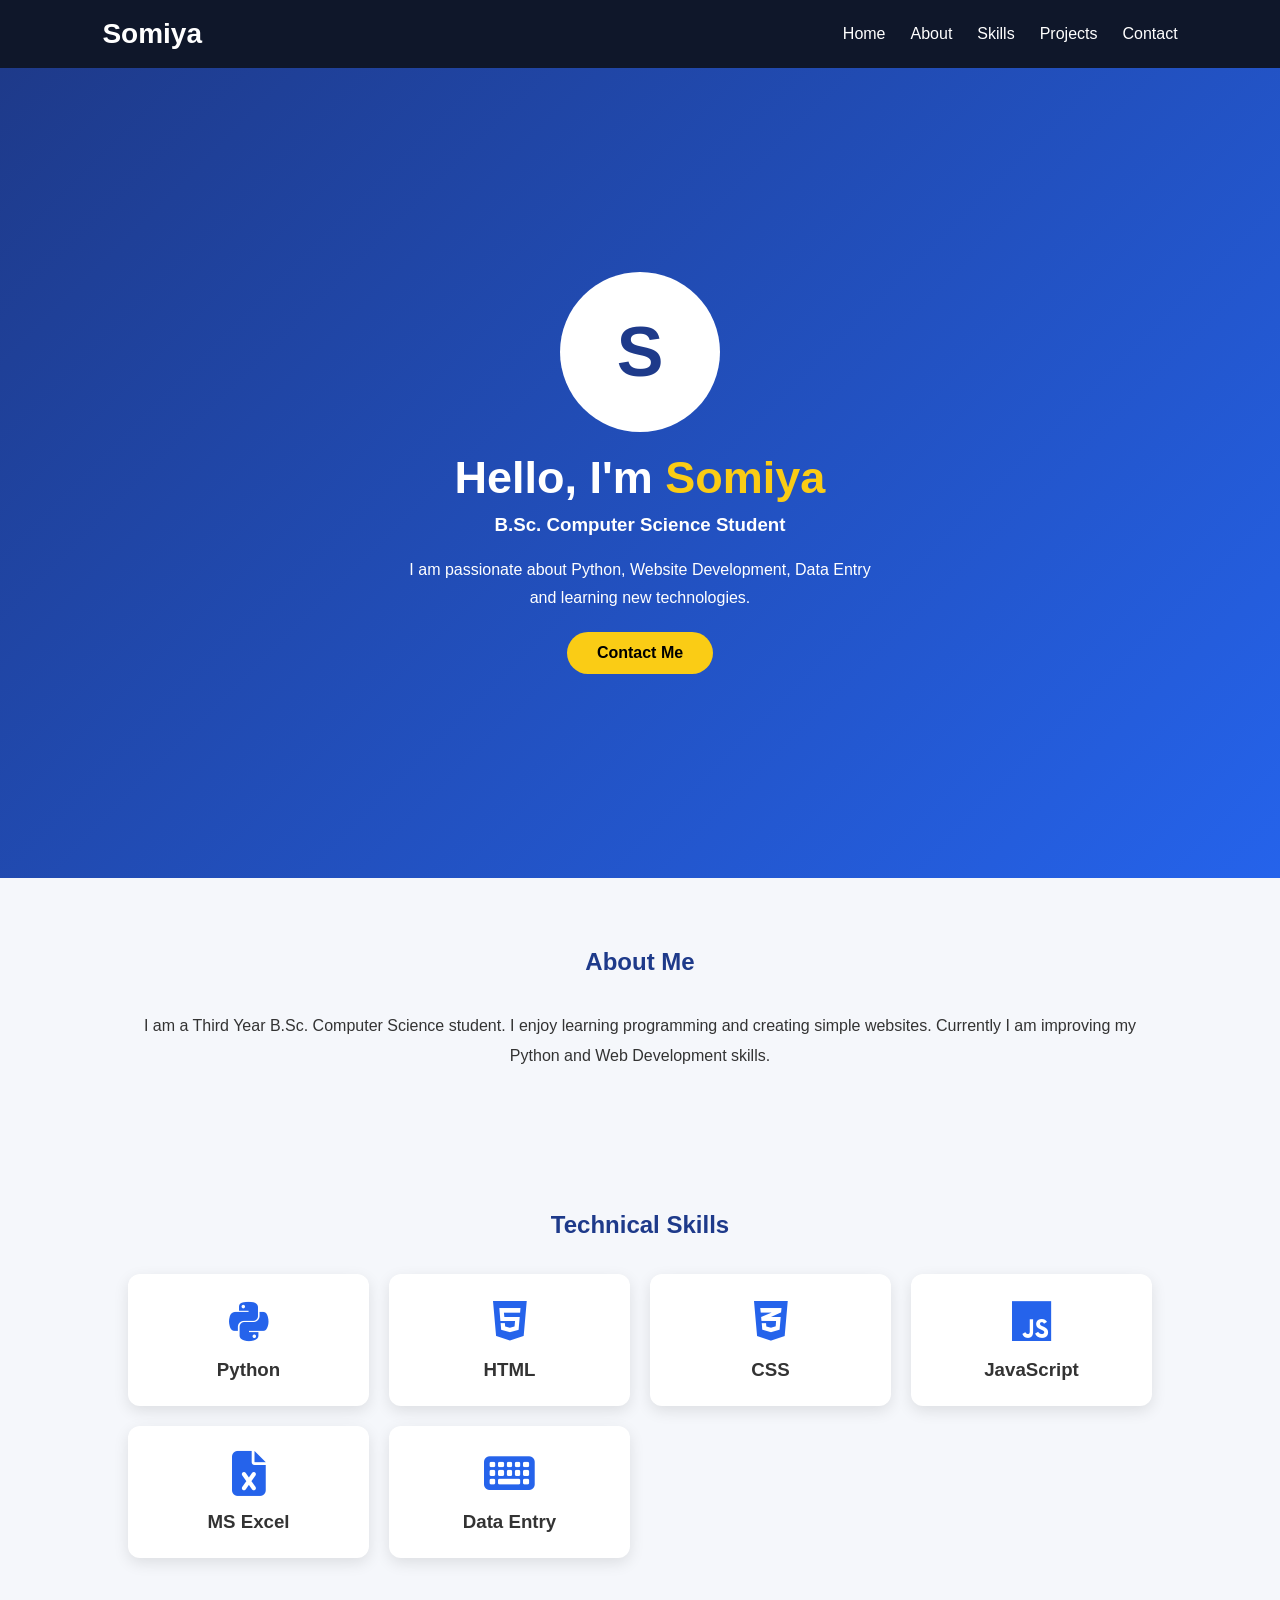
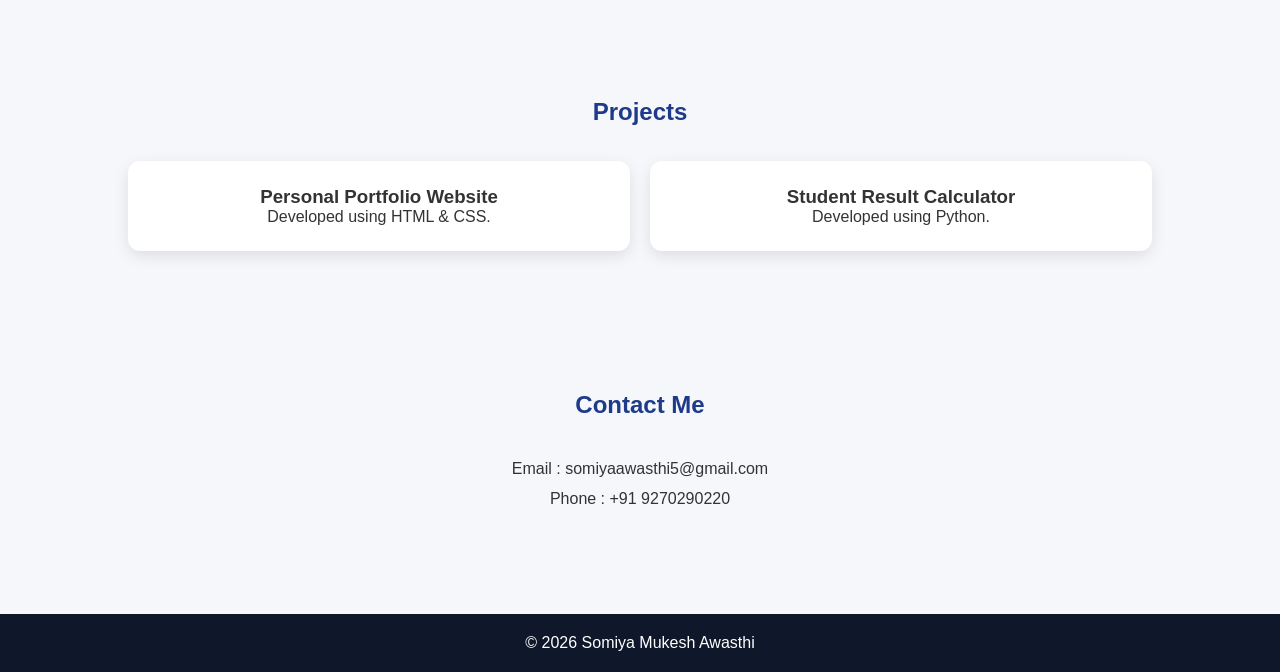
==== index.html @ 05d02b28 "Add files via upload" ====
<!DOCTYPE html>
<html lang="en">

<head>

<meta charset="UTF-8">
<meta name="viewport" content="width=device-width, initial-scale=1.0">

<title>Somiya Portfolio</title>

<link rel="stylesheet" href="style.css">

<link rel="stylesheet"
href="https://cdnjs.cloudflare.com/ajax/libs/font-awesome/6.5.2/css/all.min.css">

</head>

<body>

<nav>

<h2 class="logo">Somiya</h2>

<ul>

<li><a href="#home">Home</a></li>

<li><a href="#about">About</a></li>

<li><a href="#skills">Skills</a></li>

<li><a href="#projects">Projects</a></li>

<li><a href="#contact">Contact</a></li>

</ul>

</nav>

<section class="hero" id="home">

<div class="hero-text">

<div class="circle">

S

</div>

<h1>Hello, I'm <span>Somiya</span></h1>

<h3>B.Sc. Computer Science Student</h3>

<p>

I am passionate about Python, Website Development,
Data Entry and learning new technologies.

</p>

<a href="#contact" class="btn">Contact Me</a>

</div>

</section>

<section id="about">

<h2>About Me</h2>

<p>

I am a Third Year B.Sc. Computer Science student.

I enjoy learning programming and creating simple websites.

Currently I am improving my Python and Web Development skills.

</p>

</section>

<section id="skills">

<h2>Technical Skills</h2>

<div class="skill-box">

<div class="card">

<i class="fa-brands fa-python"></i>

<h3>Python</h3>

</div>

<div class="card">

<i class="fa-brands fa-html5"></i>

<h3>HTML</h3>

</div>

<div class="card">

<i class="fa-brands fa-css3-alt"></i>

<h3>CSS</h3>

</div>

<div class="card">

<i class="fa-brands fa-js"></i>

<h3>JavaScript</h3>

</div>

<div class="card">

<i class="fa-solid fa-file-excel"></i>

<h3>MS Excel</h3>

</div>

<div class="card">

<i class="fa-solid fa-keyboard"></i>

<h3>Data Entry</h3>

</div>

</div>

</section>

<section id="projects">

<h2>Projects</h2>

<div class="project-box">

<div class="project">

<h3>Personal Portfolio Website</h3>

<p>Developed using HTML & CSS.</p>

</div>

<div class="project">

<h3>Student Result Calculator</h3>

<p>Developed using Python.</p>

</div>

</div>

</section>

<section id="contact">

<h2>Contact Me</h2>

<p>Email : somiyaawasthi5@gmail.com</p>

<p>Phone : +91 9270290220</p>

</section>

<footer>

<p>© 2026 Somiya Mukesh Awasthi</p>

</footer>

<script src="script.js"></script>

</body>

</html>
---- style.css ----
*{
    margin:0;
    padding:0;
    box-sizing:border-box;
    scroll-behavior:smooth;
    font-family:Arial,sans-serif;
}

body{
    background:#f5f7fb;
    color:#333;
}

nav{
    width:100%;
    background:#0f172a;
    color:white;
    display:flex;
    justify-content:space-between;
    align-items:center;
    padding:18px 8%;
    position:sticky;
    top:0;
}

.logo{
    font-size:28px;
    font-weight:bold;
}

nav ul{
    display:flex;
    list-style:none;
}

nav ul li{
    margin-left:25px;
}

nav ul li a{
    color:white;
    text-decoration:none;
    transition:.3s;
}

nav ul li a:hover{
    color:#38bdf8;
}

.hero{
    height:90vh;
    display:flex;
    justify-content:center;
    align-items:center;
    text-align:center;
    background:linear-gradient(135deg,#1e3a8a,#2563eb);
    color:white;
}

.circle{
    width:160px;
    height:160px;
    border-radius:50%;
    background:white;
    color:#1e3a8a;
    display:flex;
    justify-content:center;
    align-items:center;
    margin:auto;
    font-size:70px;
    font-weight:bold;
    margin-bottom:20px;
}

.hero h1{
    font-size:45px;
}

.hero span{
    color:#facc15;
}

.hero h3{
    margin-top:10px;
}

.hero p{
    width:70%;
    margin:20px auto;
    line-height:28px;
}

.btn{
    display:inline-block;
    padding:12px 30px;
    background:#facc15;
    color:black;
    text-decoration:none;
    border-radius:30px;
    font-weight:bold;
}

section{
    padding:70px 10%;
}

section h2{
    text-align:center;
    color:#1e3a8a;
    margin-bottom:35px;
}

.skill-box,
.project-box{
    display:grid;
    grid-template-columns:repeat(auto-fit,minmax(220px,1fr));
    gap:20px;
}

.card,
.project{
    background:white;
    padding:25px;
    border-radius:12px;
    text-align:center;
    box-shadow:0 5px 15px rgba(0,0,0,.1);
    transition:.3s;
}

.card:hover,
.project:hover{
    transform:translateY(-8px);
}

.card i{
    font-size:45px;
    color:#2563eb;
    margin-bottom:15px;
}

#about p,
#contact p{
    text-align:center;
    line-height:30px;
}

footer{
    background:#0f172a;
    color:white;
    text-align:center;
    padding:20px;
    margin-top:30px;
}

@media(max-width:768px){

nav{
    flex-direction:column;
}

nav ul{
    margin-top:15px;
}

.hero h1{
    font-size:34px;
}

.hero p{
    width:95%;
}

}
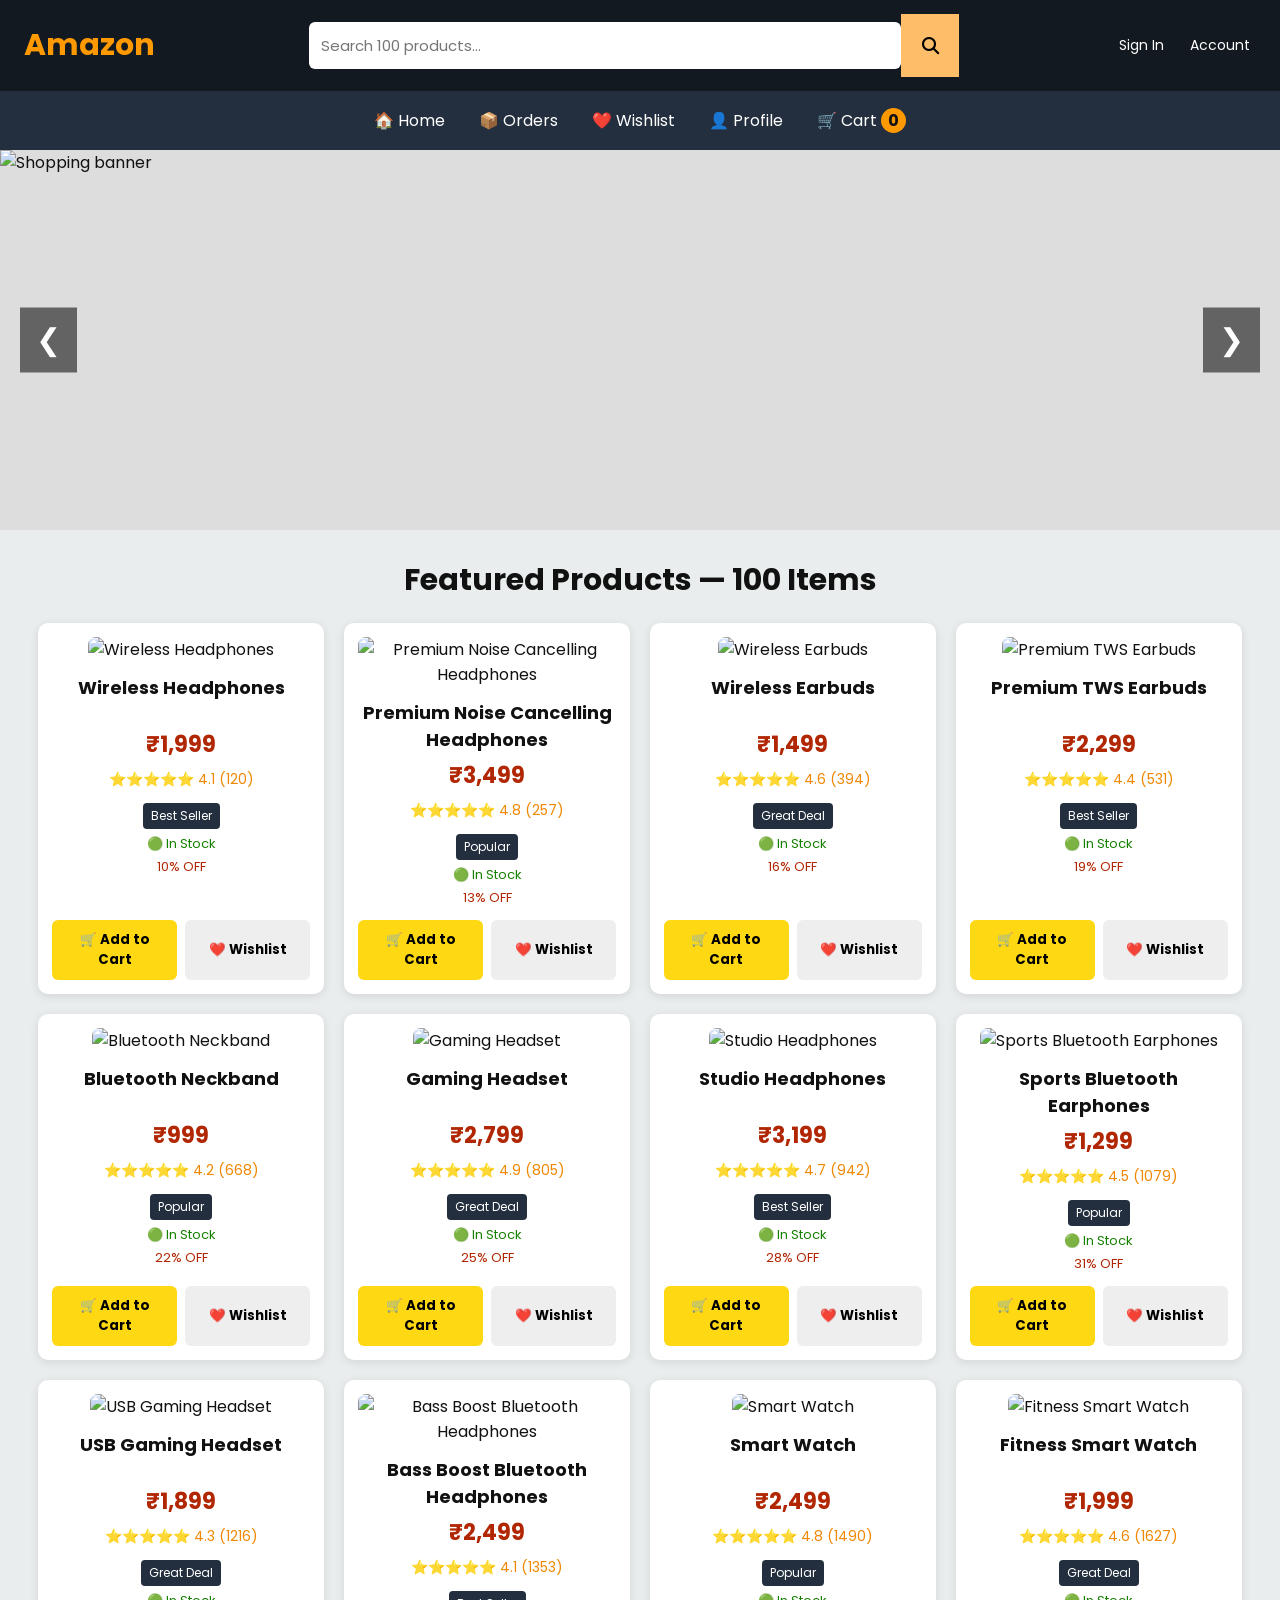
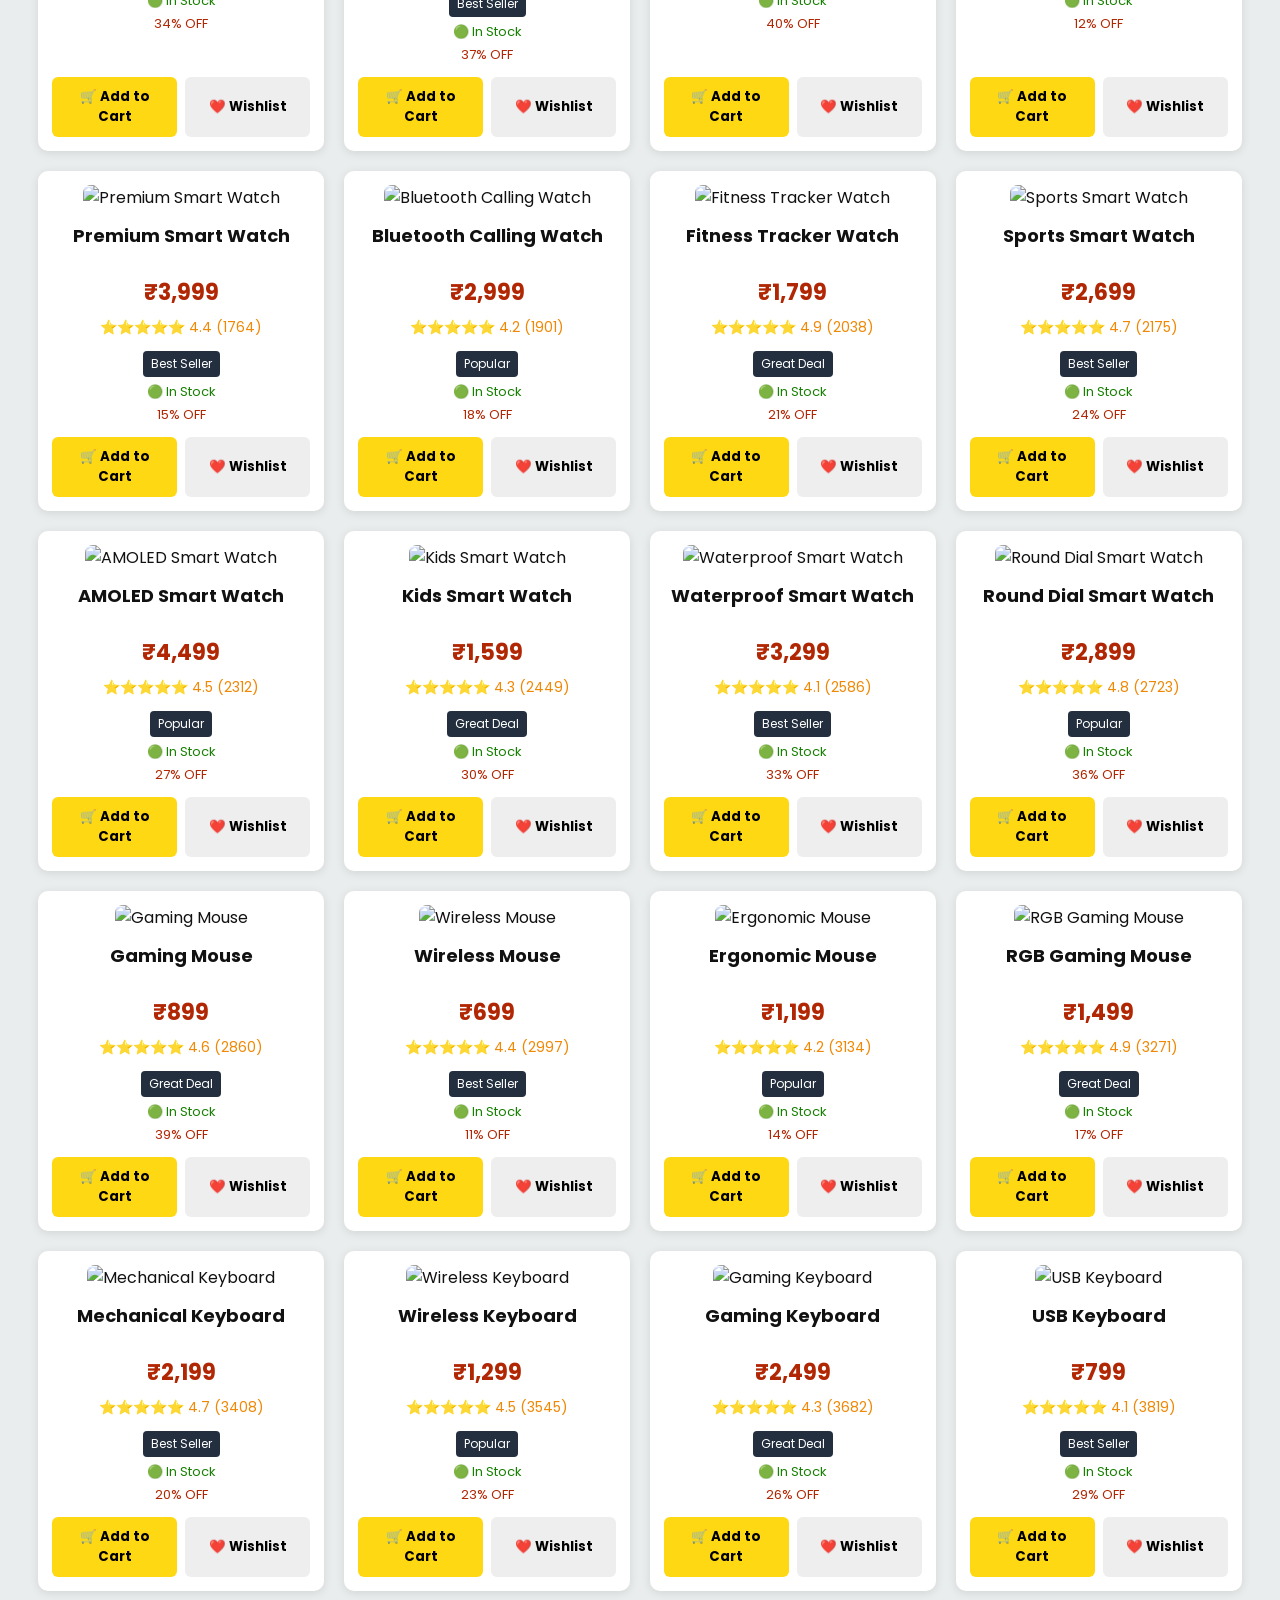
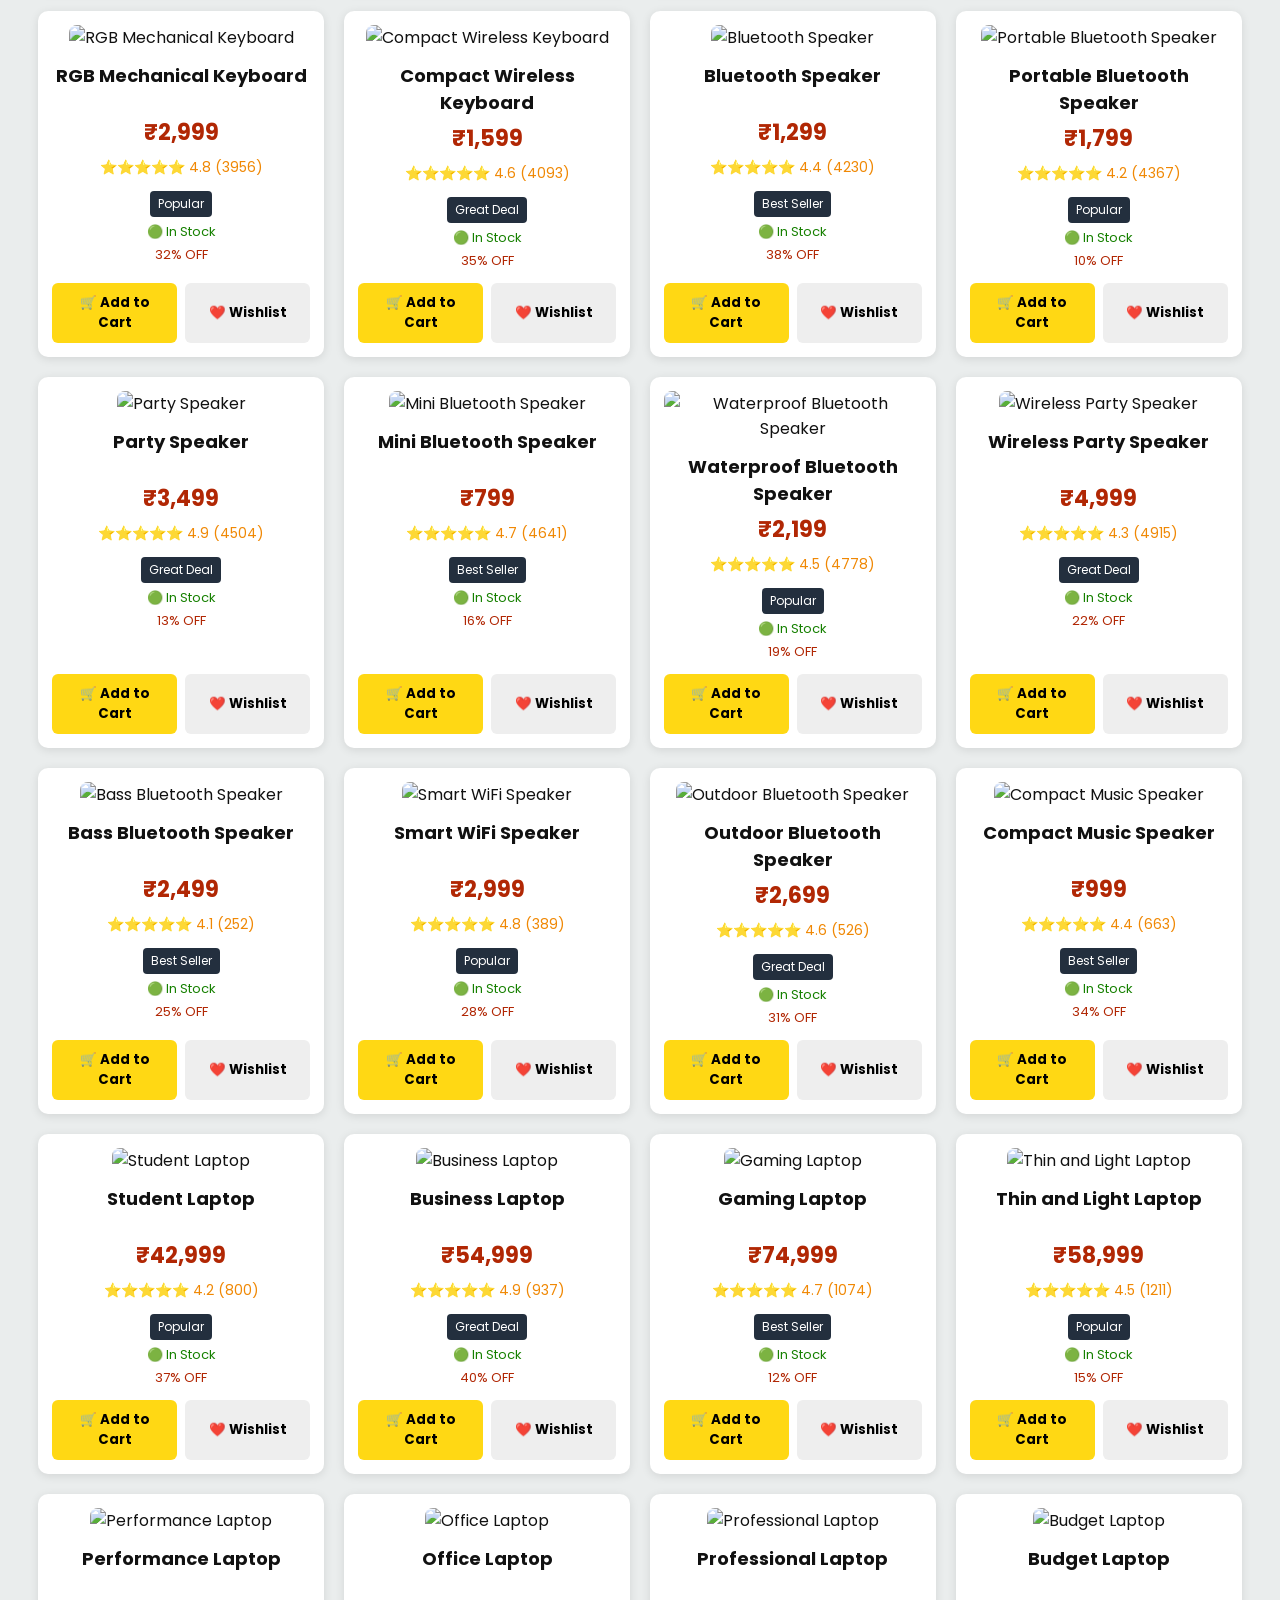
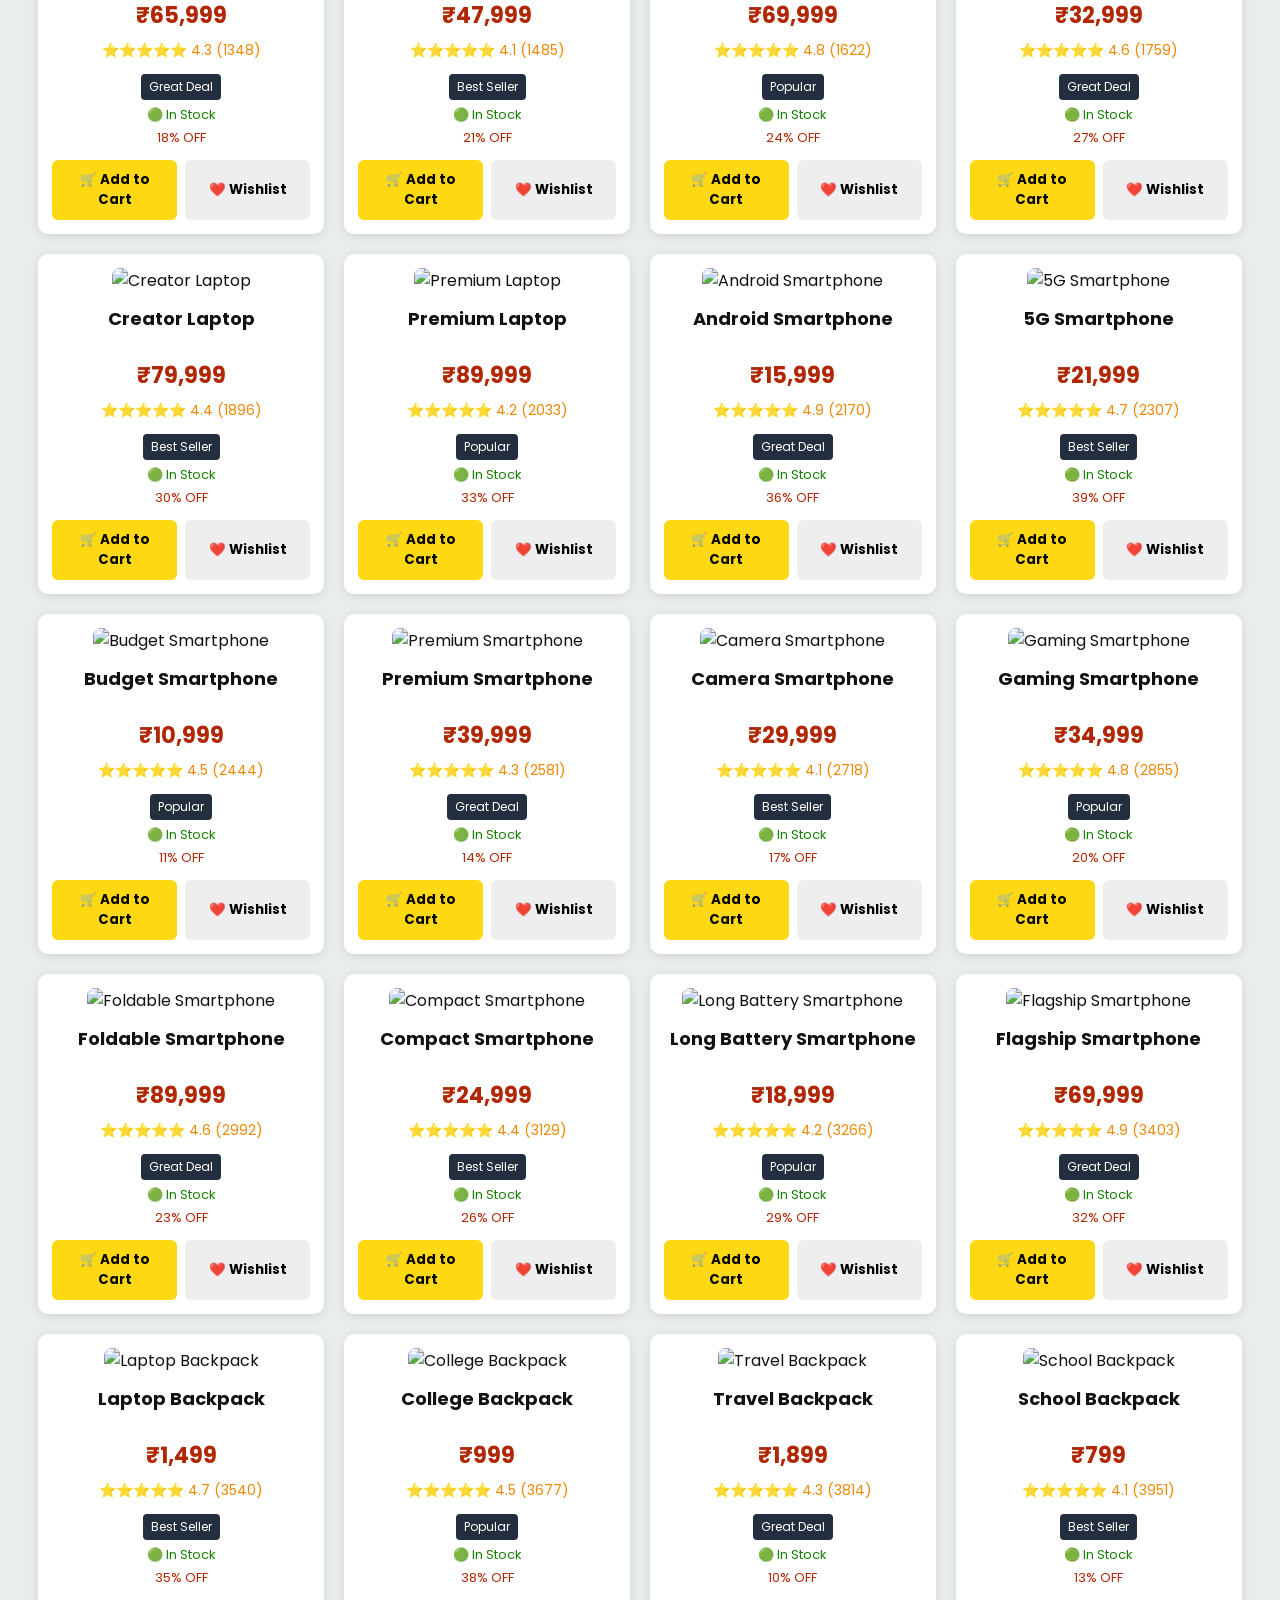
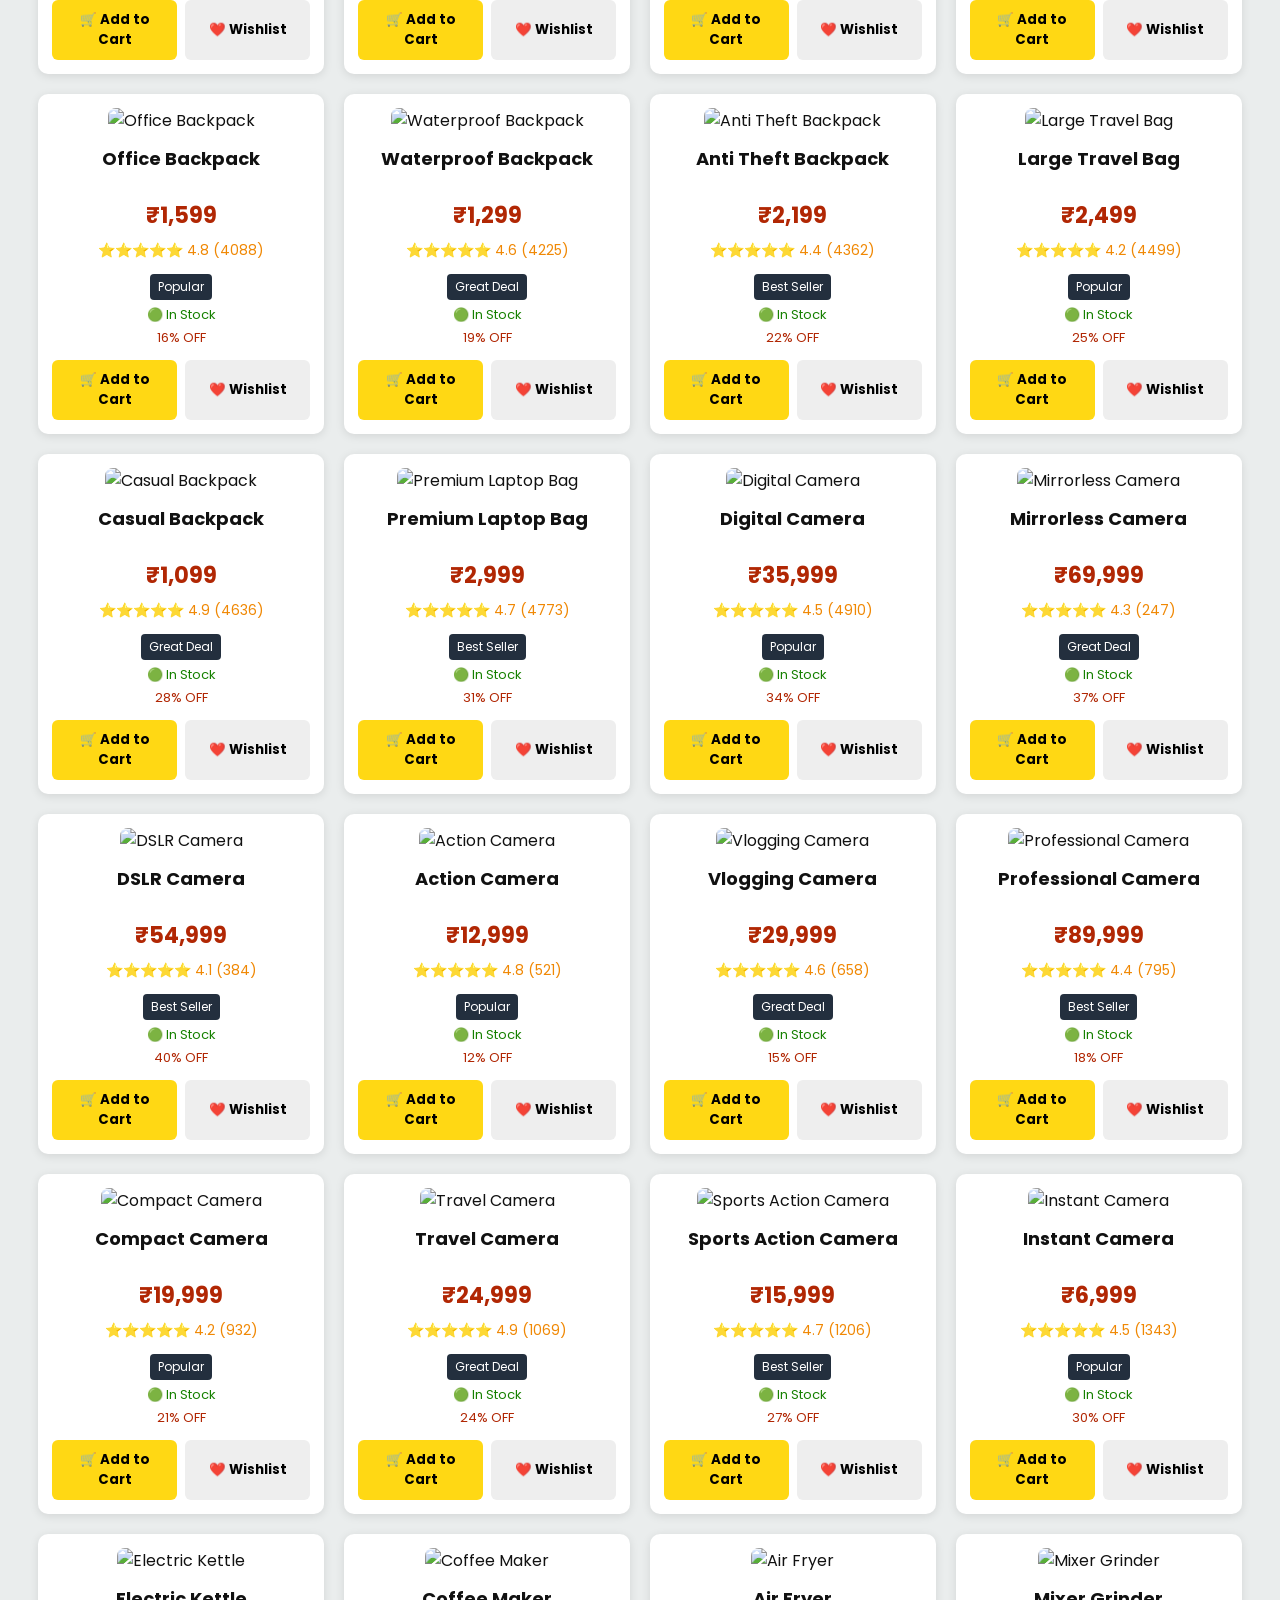
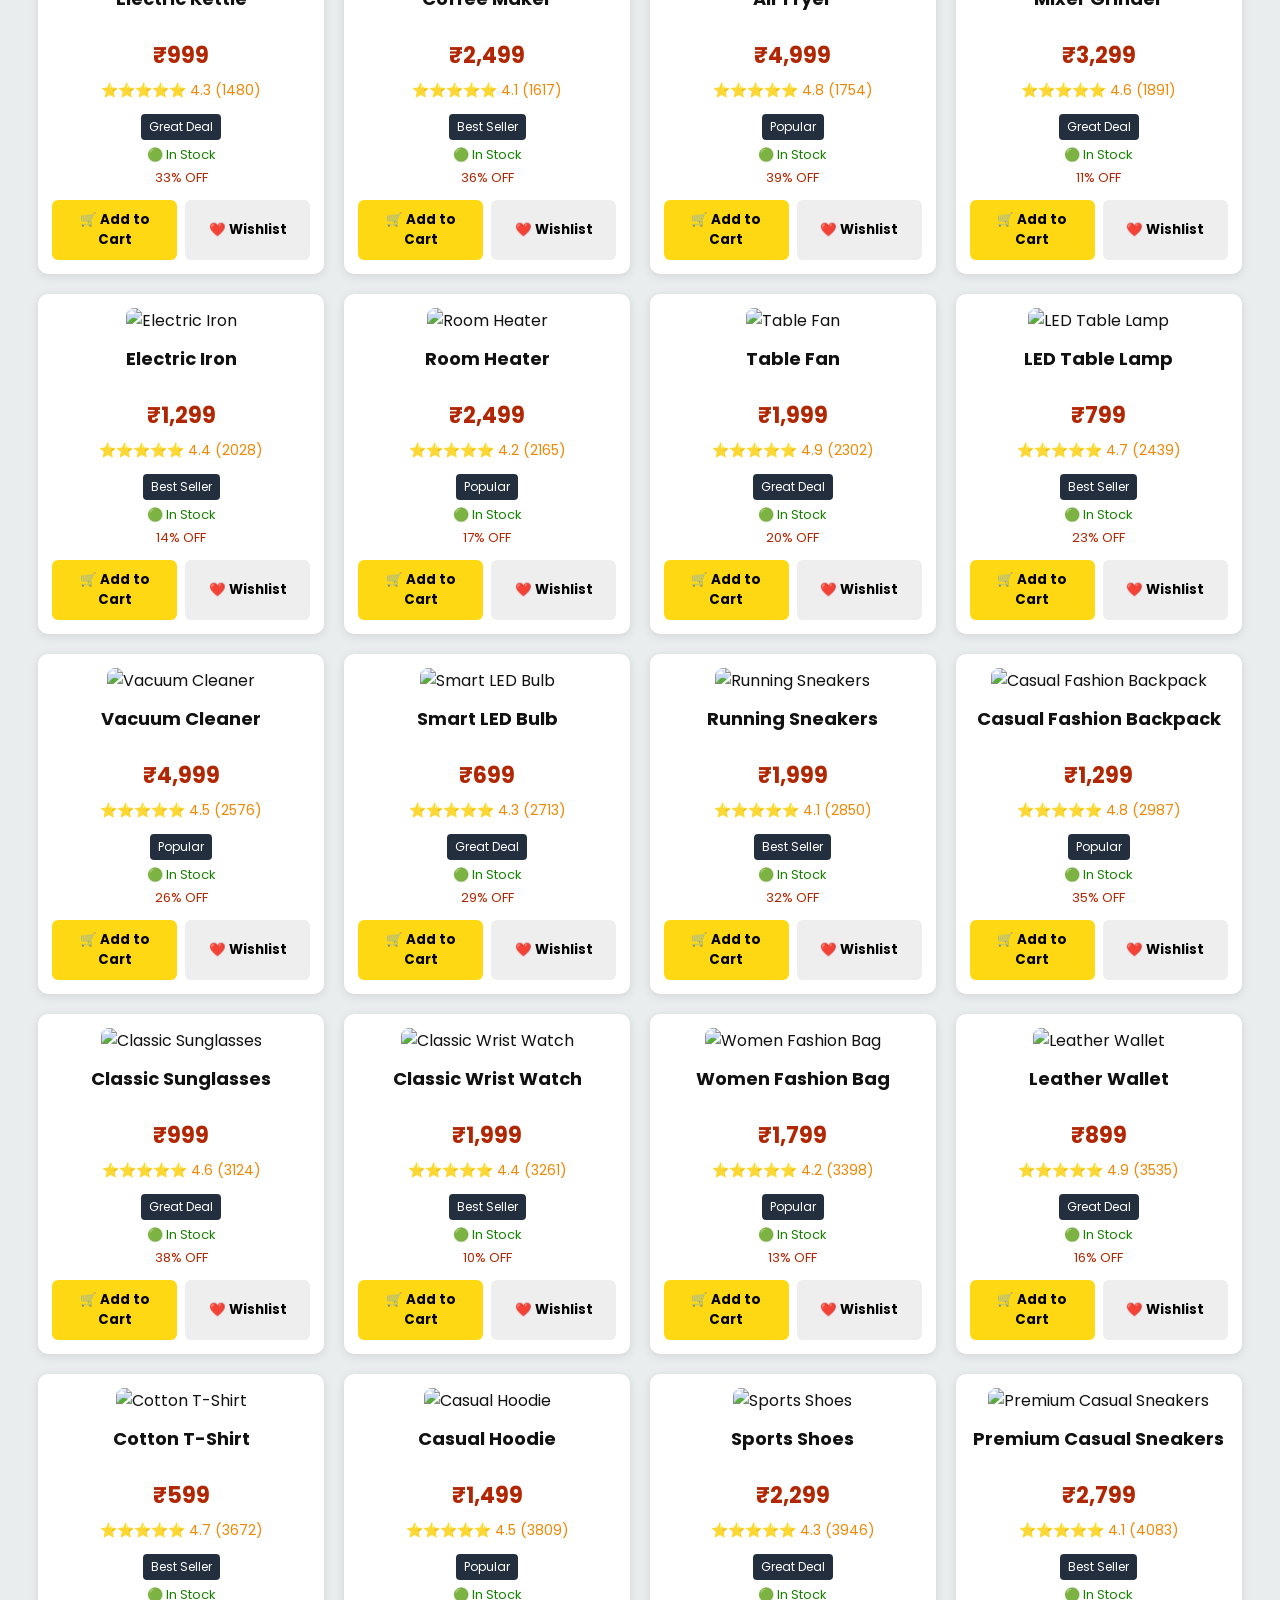
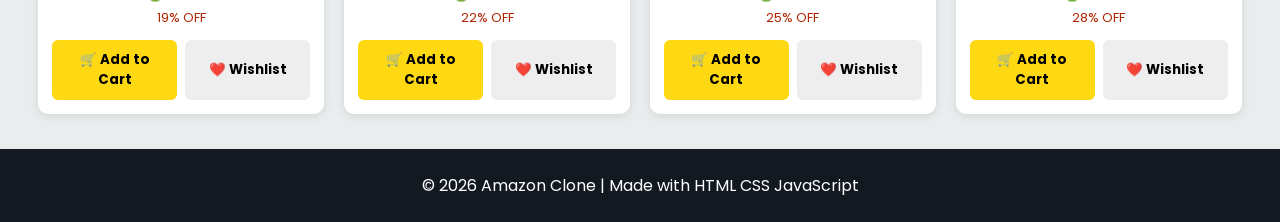
==== commit 40bf6440: "Add files via upload Developed an Amazon Clone website using HTML, CSS, and JavaScript. The project " ====
--- a/index.html
+++ b/index.html
@@ -1,187 +1,6 @@
-<!DOCTYPE html>
-<html lang="en">
-
-<head>
-
-<meta charset="UTF-8">
-<meta name="viewport" content="width=device-width, initial-scale=1.0">
-
-<title>Somiya Portfolio</title>
-
-<link rel="stylesheet" href="style.css">
-
-<link rel="stylesheet"
-href="https://cdnjs.cloudflare.com/ajax/libs/font-awesome/6.5.2/css/all.min.css">
-
-</head>
-
-<body>
-
-<nav>
-
-<h2 class="logo">Somiya</h2>
-
-<ul>
-
-<li><a href="#home">Home</a></li>
-
-<li><a href="#about">About</a></li>
-
-<li><a href="#skills">Skills</a></li>
-
-<li><a href="#projects">Projects</a></li>
-
-<li><a href="#contact">Contact</a></li>
-
-</ul>
-
-</nav>
-
-<section class="hero" id="home">
-
-<div class="hero-text">
-
-<div class="circle">
-
-S
-
-</div>
-
-<h1>Hello, I'm <span>Somiya</span></h1>
-
-<h3>B.Sc. Computer Science Student</h3>
-
-<p>
-
-I am passionate about Python, Website Development,
-Data Entry and learning new technologies.
-
-</p>
-
-<a href="#contact" class="btn">Contact Me</a>
-
-</div>
-
-</section>
-
-<section id="about">
-
-<h2>About Me</h2>
-
-<p>
-
-I am a Third Year B.Sc. Computer Science student.
-
-I enjoy learning programming and creating simple websites.
-
-Currently I am improving my Python and Web Development skills.
-
-</p>
-
-</section>
-
-<section id="skills">
-
-<h2>Technical Skills</h2>
-
-<div class="skill-box">
-
-<div class="card">
-
-<i class="fa-brands fa-python"></i>
-
-<h3>Python</h3>
-
-</div>
-
-<div class="card">
-
-<i class="fa-brands fa-html5"></i>
-
-<h3>HTML</h3>
-
-</div>
-
-<div class="card">
-
-<i class="fa-brands fa-css3-alt"></i>
-
-<h3>CSS</h3>
-
-</div>
-
-<div class="card">
-
-<i class="fa-brands fa-js"></i>
-
-<h3>JavaScript</h3>
-
-</div>
-
-<div class="card">
-
-<i class="fa-solid fa-file-excel"></i>
-
-<h3>MS Excel</h3>
-
-</div>
-
-<div class="card">
-
-<i class="fa-solid fa-keyboard"></i>
-
-<h3>Data Entry</h3>
-
-</div>
-
-</div>
-
-</section>
-
-<section id="projects">
-
-<h2>Projects</h2>
-
-<div class="project-box">
-
-<div class="project">
-
-<h3>Personal Portfolio Website</h3>
-
-<p>Developed using HTML & CSS.</p>
-
-</div>
-
-<div class="project">
-
-<h3>Student Result Calculator</h3>
-
-<p>Developed using Python.</p>
-
-</div>
-
-</div>
-
-</section>
-
-<section id="contact">
-
-<h2>Contact Me</h2>
-
-<p>Email : somiyaawasthi5@gmail.com</p>
-
-<p>Phone : +91 9270290220</p>
-
-</section>
-
-<footer>
-
-<p>© 2026 Somiya Mukesh Awasthi</p>
-
-</footer>
-
-<script src="script.js"></script>
-
-</body>
-
-</html>+<!DOCTYPE html><html lang="en"><head><meta charset="UTF-8"><meta name="viewport" content="width=device-width, initial-scale=1.0"><title>Amazon Clone | Home</title><link rel="stylesheet" href="style.css"><link rel="stylesheet" href="https://cdnjs.cloudflare.com/ajax/libs/font-awesome/6.6.0/css/all.min.css"></head><body>
+<header class="header"><a class="logo" href="index.html">Amazon</a><div class="search"><input id="searchInput" type="search" placeholder="Search 100 products..."><button onclick="searchProducts()"><i class="fa-solid fa-magnifying-glass"></i></button></div><div class="header-links"><a href="login.html">Sign In</a><a href="profile.html">Account</a></div></header>
+<nav class="nav"><a href="index.html">🏠 Home</a><a href="orders.html">📦 Orders</a><a href="wishlist.html">❤️ Wishlist</a><a href="profile.html">👤 Profile</a><a href="cart.html">🛒 Cart <span id="cart-count" class="cart-count">0</span></a></nav>
+<section class="slider"><img id="slider-image" src="" alt="Shopping banner"><button class="prev" onclick="previousSlide()">❮</button><button class="next" onclick="nextSlide()">❯</button></section>
+<section class="products-section"><h2>Featured Products — 100 Items</h2><div id="product-list" class="products"></div></section>
+<footer><p>© 2026 Amazon Clone | Made with HTML CSS JavaScript</p></footer><script src="products.js"></script><script src="script.js"></script></body></html>
--- a/style.css
+++ b/style.css
@@ -1,173 +1,25 @@
-*{
-    margin:0;
-    padding:0;
-    box-sizing:border-box;
-    scroll-behavior:smooth;
-    font-family:Arial,sans-serif;
-}
-
-body{
-    background:#f5f7fb;
-    color:#333;
-}
-
-nav{
-    width:100%;
-    background:#0f172a;
-    color:white;
-    display:flex;
-    justify-content:space-between;
-    align-items:center;
-    padding:18px 8%;
-    position:sticky;
-    top:0;
-}
-
-.logo{
-    font-size:28px;
-    font-weight:bold;
-}
-
-nav ul{
-    display:flex;
-    list-style:none;
-}
-
-nav ul li{
-    margin-left:25px;
-}
-
-nav ul li a{
-    color:white;
-    text-decoration:none;
-    transition:.3s;
-}
-
-nav ul li a:hover{
-    color:#38bdf8;
-}
-
-.hero{
-    height:90vh;
-    display:flex;
-    justify-content:center;
-    align-items:center;
-    text-align:center;
-    background:linear-gradient(135deg,#1e3a8a,#2563eb);
-    color:white;
-}
-
-.circle{
-    width:160px;
-    height:160px;
-    border-radius:50%;
-    background:white;
-    color:#1e3a8a;
-    display:flex;
-    justify-content:center;
-    align-items:center;
-    margin:auto;
-    font-size:70px;
-    font-weight:bold;
-    margin-bottom:20px;
-}
-
-.hero h1{
-    font-size:45px;
-}
-
-.hero span{
-    color:#facc15;
-}
-
-.hero h3{
-    margin-top:10px;
-}
-
-.hero p{
-    width:70%;
-    margin:20px auto;
-    line-height:28px;
-}
-
-.btn{
-    display:inline-block;
-    padding:12px 30px;
-    background:#facc15;
-    color:black;
-    text-decoration:none;
-    border-radius:30px;
-    font-weight:bold;
-}
-
-section{
-    padding:70px 10%;
-}
-
-section h2{
-    text-align:center;
-    color:#1e3a8a;
-    margin-bottom:35px;
-}
-
-.skill-box,
-.project-box{
-    display:grid;
-    grid-template-columns:repeat(auto-fit,minmax(220px,1fr));
-    gap:20px;
-}
-
-.card,
-.project{
-    background:white;
-    padding:25px;
-    border-radius:12px;
-    text-align:center;
-    box-shadow:0 5px 15px rgba(0,0,0,.1);
-    transition:.3s;
-}
-
-.card:hover,
-.project:hover{
-    transform:translateY(-8px);
-}
-
-.card i{
-    font-size:45px;
-    color:#2563eb;
-    margin-bottom:15px;
-}
-
-#about p,
-#contact p{
-    text-align:center;
-    line-height:30px;
-}
-
-footer{
-    background:#0f172a;
-    color:white;
-    text-align:center;
-    padding:20px;
-    margin-top:30px;
-}
-
-@media(max-width:768px){
-
-nav{
-    flex-direction:column;
-}
-
-nav ul{
-    margin-top:15px;
-}
-
-.hero h1{
-    font-size:34px;
-}
-
-.hero p{
-    width:95%;
-}
-
-}+@import url('https://fonts.googleapis.com/css2?family=Poppins:wght@300;400;500;600;700&display=swap');
+*{box-sizing:border-box;margin:0;padding:0;font-family:Poppins,Arial,sans-serif}
+body{background:#eaeded;color:#111}
+a{text-decoration:none;color:inherit}
+.header{background:#131921;color:#fff;padding:14px 24px;display:flex;align-items:center;gap:18px;flex-wrap:wrap}
+.logo{font-size:30px;font-weight:700;color:#ff9900;white-space:nowrap}
+.search{display:flex;flex:1;max-width:650px;margin:auto}
+.search input{flex:1;padding:12px;border:0;outline:0;font-size:15px}
+.search button{width:58px;border:0;background:#febd69;cursor:pointer;font-size:17px}
+.header-links{display:flex;gap:14px;align-items:center;font-size:14px}
+.header-links a{padding:6px}.header-links a:hover{color:#ff9900}
+.nav{background:#232f3e;display:flex;justify-content:center;gap:8px;flex-wrap:wrap;padding:9px}
+.nav a{color:#fff;padding:8px 13px;border-radius:5px}.nav a:hover{background:#37475a}
+.cart-count{background:#ff9900;color:#111;border-radius:50%;padding:1px 7px;font-weight:700}
+.slider{position:relative;height:380px;overflow:hidden;background:#ddd}.slider img{width:100%;height:100%;object-fit:cover}.prev,.next{position:absolute;top:50%;transform:translateY(-50%);border:0;background:rgba(0,0,0,.55);color:#fff;font-size:30px;padding:10px 16px;cursor:pointer}.prev{left:20px}.next{right:20px}.prev:hover,.next:hover{background:#000}
+.products-section{width:94%;max-width:1450px;margin:28px auto}.products-section h2{text-align:center;margin-bottom:20px;font-size:30px}.products{display:grid;grid-template-columns:repeat(4,1fr);gap:20px}
+.product{background:#fff;border-radius:10px;padding:14px;text-align:center;box-shadow:0 2px 10px rgba(0,0,0,.1);transition:.2s;display:flex;flex-direction:column}.product:hover{transform:translateY(-4px);box-shadow:0 6px 18px rgba(0,0,0,.15)}.product-img{width:100%;height:210px;object-fit:cover;border-radius:8px;cursor:pointer}.product h3{font-size:18px;margin:12px 0 6px;min-height:48px}.price{color:#b12704;font-size:22px;font-weight:700}.rating{color:#f08804;margin:8px 0;font-size:14px}.badge{display:inline-block;background:#232f3e;color:#fff;padding:4px 8px;border-radius:4px;font-size:12px;margin:5px auto}.stock{color:#168000;font-size:13px}.discount{color:#b12704;font-size:13px;margin-top:3px}.product-buttons{display:flex;gap:8px;margin-top:auto;padding-top:12px}.product button{flex:1;padding:10px;border:0;border-radius:6px;background:#ffd814;cursor:pointer;font-weight:700}.product button:hover{background:#f7ca00}.wishlist-btn{background:#eee!important}.wishlist-btn:hover{background:#ddd!important}.no-products{grid-column:1/-1;background:#fff;padding:40px;text-align:center;border-radius:10px}
+footer{background:#131921;color:#fff;text-align:center;padding:24px;margin-top:35px}
+.page{width:92%;max-width:1200px;margin:30px auto}.panel{background:#fff;padding:25px;border-radius:10px;box-shadow:0 2px 10px rgba(0,0,0,.1)}
+.cart-layout,.checkout-layout{display:flex;gap:20px;align-items:flex-start}.cart-items,.checkout-left{flex:2}.summary,.checkout-right{flex:1;background:#fff;padding:22px;border-radius:10px;position:sticky;top:15px}.cart-item{display:flex;gap:18px;background:#fff;padding:18px;margin-bottom:15px;border-radius:10px;box-shadow:0 2px 8px rgba(0,0,0,.08)}.cart-item img{width:150px;height:150px;object-fit:cover;border-radius:8px}.cart-details{flex:1}.cart-details h2{margin-bottom:8px}.remove-btn{padding:9px 15px;border:0;background:#dc3545;color:#fff;border-radius:5px;cursor:pointer}.primary-btn{width:100%;padding:13px;border:0;background:#ffd814;border-radius:6px;cursor:pointer;font-weight:700}.empty{background:#fff;padding:40px;text-align:center;border-radius:10px}.empty a{display:inline-block;margin-top:15px}
+form input,form textarea,form select,input,textarea,select{width:100%;padding:12px;margin:8px 0;border:1px solid #bbb;border-radius:6px;font-size:15px}textarea{min-height:100px;resize:vertical}.checkout-right h2,.checkout-right h3{margin-bottom:15px}
+.auth{width:400px;max-width:92%;margin:50px auto;background:#fff;padding:30px;border-radius:10px;box-shadow:0 2px 12px rgba(0,0,0,.15)}.auth .logo{text-align:center;margin-bottom:20px}.auth button{width:100%;padding:12px;border:0;background:#ffd814;border-radius:6px;cursor:pointer;font-size:16px;font-weight:700;margin-top:8px}.auth p{margin-top:18px;text-align:center}.auth a{color:#0066c0}
+.product-page{width:92%;max-width:1200px;margin:30px auto;background:#fff;padding:25px;border-radius:10px;display:flex;gap:30px}.product-page .left{flex:1}.product-page .left img{width:100%;max-height:520px;object-fit:cover;border-radius:10px}.product-page .right{flex:1.2}.product-page h1{font-size:32px}.product-page .big-price{font-size:35px;color:#b12704;font-weight:700;margin:15px 0}.action-btn{padding:13px 24px;border:0;border-radius:7px;margin:8px 8px 0 0;font-weight:700;cursor:pointer}.buy-btn{background:#ffa41c}.cart-btn{background:#ffd814}.wish-btn{background:#eee}
+.profile,.orders{width:92%;max-width:1000px;margin:30px auto}.profile-card,.order-card{background:#fff;padding:25px;border-radius:10px;box-shadow:0 2px 10px rgba(0,0,0,.1);margin-bottom:18px}.avatar{width:100px;height:100px;border-radius:50%;background:#ff9900;color:#fff;display:flex;align-items:center;justify-content:center;font-size:45px;margin:0 auto 15px}.profile-card{text-align:center}.info{text-align:left;margin-top:20px}.info p{padding:10px;border-bottom:1px solid #ddd}.profile-actions{display:flex;gap:10px;margin-top:20px}.profile-actions button{flex:1;padding:11px;border:0;border-radius:6px;cursor:pointer}.edit{background:#ffd814}.logout{background:#dc3545;color:#fff}.order-card{display:flex;gap:20px}.order-card img{width:150px;height:150px;object-fit:cover;border-radius:8px}.order-details{flex:1}.status{color:#168000;font-weight:700;margin:8px 0}.track{padding:9px 15px;border:0;background:#ffd814;border-radius:5px;cursor:pointer}
+@media(max-width:1000px){.products{grid-template-columns:repeat(3,1fr)}}@media(max-width:750px){.products{grid-template-columns:repeat(2,1fr)}.header-links{width:100%;justify-content:center}.search{order:3;max-width:none;width:100%}.cart-layout,.checkout-layout,.product-page{flex-direction:column}.summary,.checkout-right{position:static;width:100%}.order-card{flex-direction:column}.order-card img{width:100%;height:230px}}@media(max-width:520px){.products{grid-template-columns:1fr}.slider{height:240px}.product-page{padding:18px}.product-page h1{font-size:25px}.product-buttons{flex-direction:column}.cart-item{flex-direction:column}.cart-item img{width:100%;height:220px}.nav{justify-content:flex-start}.products-section{width:94%}}
